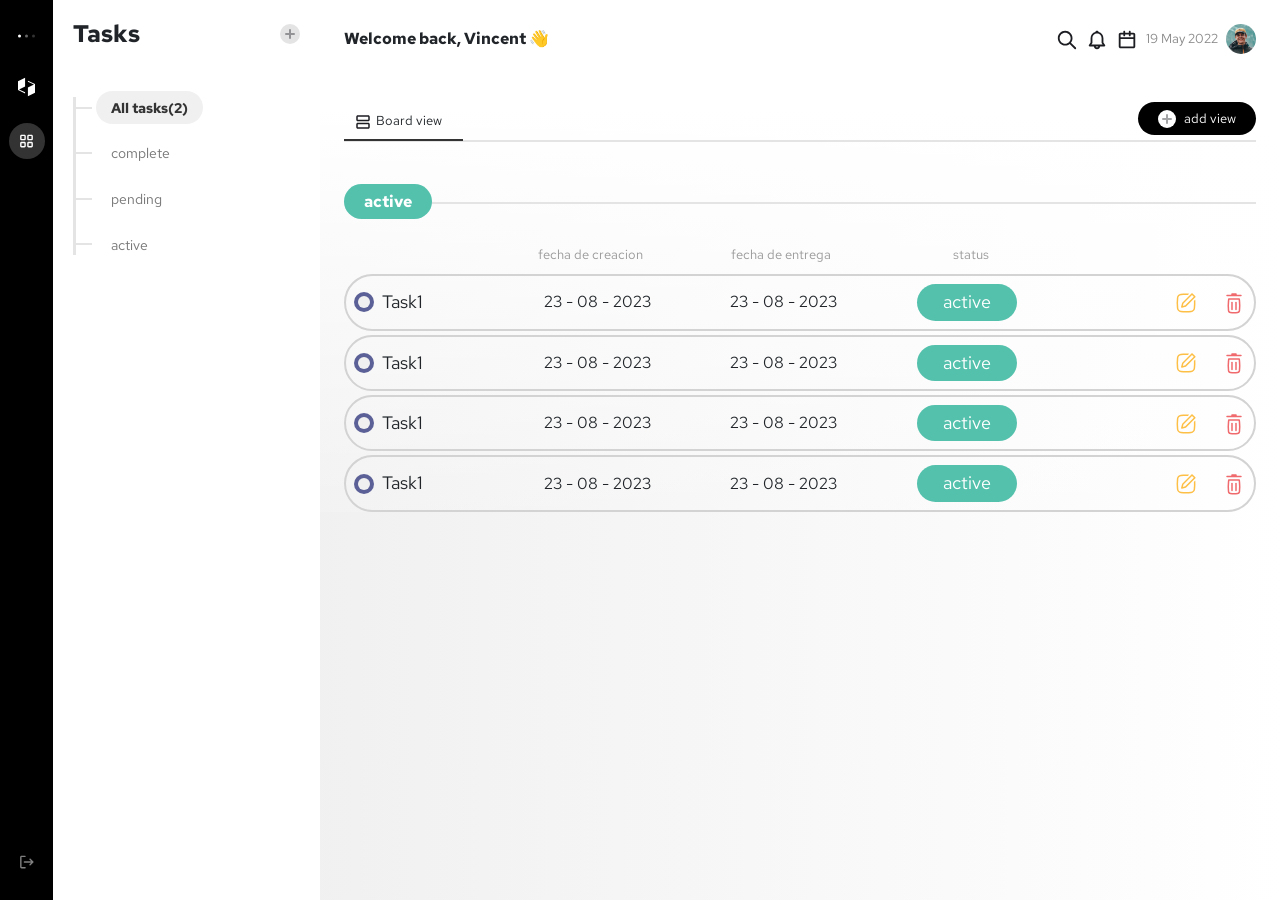
==== active.html @ 8dd372ce "all pages are added" ====
<!DOCTYPE html>
<html lang="en">
    <head>
        <meta charset="UTF-8" />
        <meta http-equiv="X-UA-Compatible" content="IE=edge" />
        <meta name="viewport" content="width=device-width, initial-scale=1.0" />
        <link
            rel="stylesheet"
            href="https://cdn.jsdelivr.net/npm/bootstrap-icons@1.11.3/font/bootstrap-icons.min.css"
        />

        <link
        rel="stylesheet"
        href="./assets/vendor/bootstrap/css/bootstrap.min.css"
        />

        <link rel="stylesheet" href="./assets/css/master.min.css">

        <title>Document</title>
    </head>
    <body>
        <div class="main-container">
            <div class="row g-0">
                <div class="col-lg-3">
                    <div class="sidebar-container d-none d-lg-block">
                        <div class="row g-0">
                            <div class="col-2">
                                <div class="sidebar-navbar d-flex flex-column justify-content-between align-items-center">
                                    <div class="d-flex flex-column align-items-center gap-3">
                                        <div class="svg-container">
                                            <svg width="34" height="6" viewBox="0 0 34 6" fill="none" xmlns="http://www.w3.org/2000/svg">
                                                <circle cx="31" cy="3" r="3" fill="white" fill-opacity="0.2"/>
                                                <circle cx="17" cy="3" r="3" fill="white" fill-opacity="0.4"/>
                                                <circle cx="3" cy="3" r="3" fill="white"/>
                                            </svg>
                                        </div>
                                        
                                        <div class="svg-container">
                                            <svg width="24" height="26" viewBox="0 0 24 26" fill="none" xmlns="http://www.w3.org/2000/svg">
                                                <path d="M24 8.88887L14 4V5.46663L22.5 9.62219L14 13.7777V26L24 21.1111V8.88887Z" fill="white"/>
                                                <path d="M0 17.1111L10 22V20.5334L1.49996 16.3778L10 12.2223V0L0 4.88888V17.1111Z" fill="white"/>
                                            </svg>
                                        </div>
                                        
                                        <div class="svg-container active">
                                            <svg width="22" height="22" viewBox="0 0 22 22" fill="none" xmlns="http://www.w3.org/2000/svg">
                                                <path d="M2.75 4.58333C2.75 3.57081 3.57081 2.75 4.58333 2.75H8.25C9.26252 2.75 10.0833 3.57081 10.0833 4.58333V8.25C10.0833 9.26252 9.26252 10.0833 8.25 10.0833H4.58333C3.57081 10.0833 2.75 9.26252 2.75 8.25V4.58333ZM8.25 4.58333H4.58333V8.25H8.25V4.58333ZM11.9167 4.58333C11.9167 3.57081 12.7375 2.75 13.75 2.75H17.4167C18.4292 2.75 19.25 3.57081 19.25 4.58333V8.25C19.25 9.26252 18.4292 10.0833 17.4167 10.0833H13.75C12.7375 10.0833 11.9167 9.26252 11.9167 8.25V4.58333ZM17.4167 4.58333H13.75V8.25H17.4167V4.58333ZM2.75 13.75C2.75 12.7375 3.57081 11.9167 4.58333 11.9167H8.25C9.26252 11.9167 10.0833 12.7375 10.0833 13.75V17.4167C10.0833 18.4292 9.26252 19.25 8.25 19.25H4.58333C3.57081 19.25 2.75 18.4292 2.75 17.4167V13.75ZM8.25 13.75H4.58333V17.4167H8.25V13.75ZM11.9167 13.75C11.9167 12.7375 12.7375 11.9167 13.75 11.9167H17.4167C18.4292 11.9167 19.25 12.7375 19.25 13.75V17.4167C19.25 18.4292 18.4292 19.25 17.4167 19.25H13.75C12.7375 19.25 11.9167 18.4292 11.9167 17.4167V13.75ZM17.4167 13.75H13.75V17.4167H17.4167V13.75Z" fill="white"/>
                                            </svg> 
                                        </div>                                       
                                    </div>
        
                                    <div class="svg-container">
                                        <svg width="22" height="22" viewBox="0 0 22 22" fill="none" xmlns="http://www.w3.org/2000/svg">
                                            <g opacity="0.5">
                                            <path fill-rule="evenodd" clip-rule="evenodd" d="M10.0833 18.3333C10.0833 17.8271 9.67293 17.4167 9.16667 17.4167H4.58333V4.58333H9.16667C9.67293 4.58333 10.0833 4.17293 10.0833 3.66667C10.0833 3.1604 9.67293 2.75 9.16667 2.75H4.58333C3.57081 2.75 2.75 3.57081 2.75 4.58333V17.4167C2.75 18.4292 3.57081 19.25 4.58333 19.25H9.16667C9.67293 19.25 10.0833 18.8396 10.0833 18.3333Z" fill="white"/>
                                            <path d="M19.9041 11.6422C19.9891 11.5557 20.0534 11.4565 20.0971 11.3509C20.1416 11.2436 20.1663 11.126 20.1667 11.0027L20.1667 11L20.1667 10.9973C20.166 10.7636 20.0765 10.5301 19.8982 10.3518L16.2315 6.68515C15.8735 6.32717 15.2931 6.32717 14.9352 6.68515C14.5772 7.04313 14.5772 7.62353 14.9352 7.98151L17.037 10.0833H8.25C7.74374 10.0833 7.33333 10.4937 7.33333 11C7.33333 11.5063 7.74374 11.9167 8.25 11.9167H17.037L14.9352 14.0185C14.5772 14.3765 14.5772 14.9569 14.9352 15.3148C15.2931 15.6728 15.8735 15.6728 16.2315 15.3148L19.8975 11.6488L19.9041 11.6422Z" fill="white"/>
                                            </g>
                                        </svg>                                    
                                    </div>
                                </div>
                            </div>

                            <div class="col-10">
                                <div class="sidebar-menu d-flex flex-column gap-5">
                                    <div class="d-flex justify-content-between align-items-center">
                                        <h1 class="fw-bold">Tasks</h1>
        
                                        <button class="plus-container" data-bs-toggle="modal" data-bs-target="#add">
                                            <svg width="10" height="10" viewBox="0 0 10 10" fill="none" xmlns="http://www.w3.org/2000/svg">
                                                <g opacity="0.4">
                                                <path d="M9 5L1 5" stroke="#1C1D22" stroke-width="2" stroke-linecap="round"/>
                                                <path d="M5 9L5 1" stroke="#1C1D22" stroke-width="2" stroke-linecap="round"/>
                                                </g>
                                            </svg>                                    
                                        </button>
                                    </div>

                                    <ul class="menu-items list-unstyled d-flex flex-column gap-4">
                                        <li class="menu-item">
                                            <a class="active" href="./index.html">All tasks(2)</a>
                                        </li>

                                        <li class="menu-item">
                                            <a href="./complete.html">complete</a>
                                        </li>

                                        <li class="menu-item">
                                            <a href="./pening.html">pending</a>
                                        </li>

                                        <li class="menu-item">
                                            <a href="./active.html">active</a>
                                        </li>
                                    </ul>
                                </div>
                            </div>
                        </div>
                    </div>
                </div>
    
                <div class="col-lg-9">
                    <div class="tasks-section">
                        <div class="tasks-header d-sm-flex justify-content-between align-items-center p-4 bg-white">
                            <p class="fw-bolder d-none d-lg-block my-auto">Welcome back, Vincent 👋</p>
                            
                            <nav class="navbar bg-white d-lg-none p-0 m-0">
                                <div class="container-fluid justify-content-start p-0 m-0">
                                  <button class="navbar-toggler border border-0 p-0 m-0" type="button" data-bs-toggle="offcanvas" data-bs-target="#offcanvasNavbar" aria-controls="offcanvasNavbar" aria-label="Toggle navigation">
                                    <span class="navbar-toggler-icon"></span>
                                  </button>

                                  <div class="offcanvas offcanvas-start" tabindex="-1" id="offcanvasNavbar" aria-labelledby="offcanvasNavbarLabel">
                                    <div class="sidebar-container">
                                        <div class="row g-0">
                                            <div class="col-2">
                                                <div class="sidebar-navbar d-flex flex-column justify-content-between align-items-center">
                                                    <div class="d-flex flex-column align-items-center gap-3">
                                                        <div class="svg-container">
                                                            <svg width="34" height="6" viewBox="0 0 34 6" fill="none" xmlns="http://www.w3.org/2000/svg">
                                                                <circle cx="31" cy="3" r="3" fill="white" fill-opacity="0.2"/>
                                                                <circle cx="17" cy="3" r="3" fill="white" fill-opacity="0.4"/>
                                                                <circle cx="3" cy="3" r="3" fill="white"/>
                                                            </svg>
                                                        </div>
                                                        
                                                        <div class="svg-container">
                                                            <svg width="24" height="26" viewBox="0 0 24 26" fill="none" xmlns="http://www.w3.org/2000/svg">
                                                                <path d="M24 8.88887L14 4V5.46663L22.5 9.62219L14 13.7777V26L24 21.1111V8.88887Z" fill="white"/>
                                                                <path d="M0 17.1111L10 22V20.5334L1.49996 16.3778L10 12.2223V0L0 4.88888V17.1111Z" fill="white"/>
                                                            </svg>
                                                        </div>
                                                        
                                                        <div class="svg-container active">
                                                            <svg width="22" height="22" viewBox="0 0 22 22" fill="none" xmlns="http://www.w3.org/2000/svg">
                                                                <path d="M2.75 4.58333C2.75 3.57081 3.57081 2.75 4.58333 2.75H8.25C9.26252 2.75 10.0833 3.57081 10.0833 4.58333V8.25C10.0833 9.26252 9.26252 10.0833 8.25 10.0833H4.58333C3.57081 10.0833 2.75 9.26252 2.75 8.25V4.58333ZM8.25 4.58333H4.58333V8.25H8.25V4.58333ZM11.9167 4.58333C11.9167 3.57081 12.7375 2.75 13.75 2.75H17.4167C18.4292 2.75 19.25 3.57081 19.25 4.58333V8.25C19.25 9.26252 18.4292 10.0833 17.4167 10.0833H13.75C12.7375 10.0833 11.9167 9.26252 11.9167 8.25V4.58333ZM17.4167 4.58333H13.75V8.25H17.4167V4.58333ZM2.75 13.75C2.75 12.7375 3.57081 11.9167 4.58333 11.9167H8.25C9.26252 11.9167 10.0833 12.7375 10.0833 13.75V17.4167C10.0833 18.4292 9.26252 19.25 8.25 19.25H4.58333C3.57081 19.25 2.75 18.4292 2.75 17.4167V13.75ZM8.25 13.75H4.58333V17.4167H8.25V13.75ZM11.9167 13.75C11.9167 12.7375 12.7375 11.9167 13.75 11.9167H17.4167C18.4292 11.9167 19.25 12.7375 19.25 13.75V17.4167C19.25 18.4292 18.4292 19.25 17.4167 19.25H13.75C12.7375 19.25 11.9167 18.4292 11.9167 17.4167V13.75ZM17.4167 13.75H13.75V17.4167H17.4167V13.75Z" fill="white"/>
                                                            </svg> 
                                                        </div>                                       
                                                    </div>
                        
                                                    <div class="svg-container">
                                                        <svg width="22" height="22" viewBox="0 0 22 22" fill="none" xmlns="http://www.w3.org/2000/svg">
                                                            <g opacity="0.5">
                                                            <path fill-rule="evenodd" clip-rule="evenodd" d="M10.0833 18.3333C10.0833 17.8271 9.67293 17.4167 9.16667 17.4167H4.58333V4.58333H9.16667C9.67293 4.58333 10.0833 4.17293 10.0833 3.66667C10.0833 3.1604 9.67293 2.75 9.16667 2.75H4.58333C3.57081 2.75 2.75 3.57081 2.75 4.58333V17.4167C2.75 18.4292 3.57081 19.25 4.58333 19.25H9.16667C9.67293 19.25 10.0833 18.8396 10.0833 18.3333Z" fill="white"/>
                                                            <path d="M19.9041 11.6422C19.9891 11.5557 20.0534 11.4565 20.0971 11.3509C20.1416 11.2436 20.1663 11.126 20.1667 11.0027L20.1667 11L20.1667 10.9973C20.166 10.7636 20.0765 10.5301 19.8982 10.3518L16.2315 6.68515C15.8735 6.32717 15.2931 6.32717 14.9352 6.68515C14.5772 7.04313 14.5772 7.62353 14.9352 7.98151L17.037 10.0833H8.25C7.74374 10.0833 7.33333 10.4937 7.33333 11C7.33333 11.5063 7.74374 11.9167 8.25 11.9167H17.037L14.9352 14.0185C14.5772 14.3765 14.5772 14.9569 14.9352 15.3148C15.2931 15.6728 15.8735 15.6728 16.2315 15.3148L19.8975 11.6488L19.9041 11.6422Z" fill="white"/>
                                                            </g>
                                                        </svg>                                    
                                                    </div>
                                                </div>
                                            </div>
                
                                            <div class="col-10">
                                                <div class="sidebar-menu d-flex flex-column">
                                                    <div class="d-flex justify-content-end align-items-center">
                                                        <button type="button" class="btn-close" data-bs-dismiss="offcanvas" aria-label="Close"></button>
                                                    </div>

                                                    <p class="fw-bolder my-4">Welcome back, Vincent 👋</p>

                                                    <div class="d-flex justify-content-between align-items-center mb-5">
                                                        <h1 class="fw-bold">Tasks</h1>
                        
                                                        <button class="plus-container" data-bs-toggle="modal" data-bs-target="#add">
                                                            <svg width="10" height="10" viewBox="0 0 10 10" fill="none" xmlns="http://www.w3.org/2000/svg">
                                                                <g opacity="0.4">
                                                                <path d="M9 5L1 5" stroke="#1C1D22" stroke-width="2" stroke-linecap="round"/>
                                                                <path d="M5 9L5 1" stroke="#1C1D22" stroke-width="2" stroke-linecap="round"/>
                                                                </g>
                                                            </svg>                                    
                                                        </button>
                                                    </div>
                
                                                    <ul class="menu-items list-unstyled d-flex flex-column gap-4">
                                                        <li class="menu-item">
                                                            <a href="/index.html">All tasks(2)</a>
                                                        </li>
                
                                                        <li class="menu-item">
                                                            <a href="/complete.html">complete</a>
                                                        </li>
                
                                                        <li class="menu-item">
                                                            <a href="/pending.html">pending</a>
                                                        </li>
                
                                                        <li class="menu-item">
                                                            <a class="active" href="/active.html">active</a>
                                                        </li>
                                                    </ul>
                                                </div>
                                            </div>
                                        </div>
                                    </div>
                                  </div>
                                </div>
                            </nav>



                            <div class="d-flex justify-content-end align-items-center gap-2">
                                <div>
                                    <svg width="22" height="22" viewBox="0 0 22 22" fill="none" xmlns="http://www.w3.org/2000/svg">
                                        <path d="M9.16671 3.66671C6.12914 3.66671 3.66671 6.12914 3.66671 9.16671C3.66671 12.2043 6.12914 14.6667 9.16671 14.6667C12.2043 14.6667 14.6667 12.2043 14.6667 9.16671C14.6667 6.12914 12.2043 3.66671 9.16671 3.66671ZM1.83337 9.16671C1.83337 5.11662 5.11662 1.83337 9.16671 1.83337C13.2168 1.83337 16.5 5.11662 16.5 9.16671C16.5 10.8614 15.9252 12.4218 14.9599 13.6635L19.8982 18.6019C20.2562 18.9598 20.2562 19.5402 19.8982 19.8982C19.5402 20.2562 18.9598 20.2562 18.6019 19.8982L13.6635 14.9599C12.4218 15.9252 10.8614 16.5 9.16671 16.5C5.11662 16.5 1.83337 13.2168 1.83337 9.16671Z" fill="#1C1D22"/>
                                    </svg>                                        
                                </div>

                                <div>
                                    <svg width="22" height="22" viewBox="0 0 22 22" fill="none" xmlns="http://www.w3.org/2000/svg">
                                        <path d="M9.30063 2.97748C9.57303 2.30652 10.2313 1.83337 11 1.83337C11.7687 1.83337 12.427 2.30652 12.6994 2.97748C15.4185 3.72236 17.4167 6.21119 17.4167 9.16671V13.4725L19.096 15.9916C19.2836 16.2729 19.3011 16.6345 19.1415 16.9326C18.982 17.2306 18.6714 17.4167 18.3333 17.4167H14.1758C13.9534 18.9715 12.6163 20.1667 11 20.1667C9.3837 20.1667 8.04656 18.9715 7.82416 17.4167H3.66667C3.32861 17.4167 3.01798 17.2306 2.85847 16.9326C2.69895 16.6345 2.71643 16.2729 2.90396 15.9916L4.58333 13.4725V9.16671C4.58333 6.21119 6.58151 3.72236 9.30063 2.97748ZM9.70324 17.4167C9.892 17.9508 10.4013 18.3334 11 18.3334C11.5987 18.3334 12.108 17.9508 12.2968 17.4167H9.70324ZM11 4.58337C8.4687 4.58337 6.41667 6.6354 6.41667 9.16671V13.75C6.41667 13.931 6.3631 14.1079 6.26271 14.2585L5.37948 15.5834H16.6205L15.7373 14.2585C15.6369 14.1079 15.5833 13.931 15.5833 13.75V9.16671C15.5833 6.6354 13.5313 4.58337 11 4.58337Z" fill="#1C1D22"/>
                                    </svg>                                        
                                </div>

                                <div>
                                    <svg width="22" height="22" viewBox="0 0 22 22" fill="none" xmlns="http://www.w3.org/2000/svg">
                                        <path d="M8.25 1.83337C8.75626 1.83337 9.16667 2.24378 9.16667 2.75004V3.66671H12.8333V2.75004C12.8333 2.24378 13.2437 1.83337 13.75 1.83337C14.2563 1.83337 14.6667 2.24378 14.6667 2.75004V3.66671H17.4167C18.4292 3.66671 19.25 4.48752 19.25 5.50004V17.4167C19.25 18.4292 18.4292 19.25 17.4167 19.25H4.58333C3.57081 19.25 2.75 18.4292 2.75 17.4167V5.50004C2.75 4.48752 3.57081 3.66671 4.58333 3.66671H7.33333V2.75004C7.33333 2.24378 7.74374 1.83337 8.25 1.83337ZM7.33333 5.50004H4.58333V8.25004H17.4167V5.50004H14.6667V6.41671C14.6667 6.92297 14.2563 7.33337 13.75 7.33337C13.2437 7.33337 12.8333 6.92297 12.8333 6.41671V5.50004H9.16667V6.41671C9.16667 6.92297 8.75626 7.33337 8.25 7.33337C7.74374 7.33337 7.33333 6.92297 7.33333 6.41671V5.50004ZM17.4167 10.0834H4.58333V17.4167H17.4167V10.0834Z" fill="#1C1D22"/>
                                    </svg>                                        
                                </div>

                                <p class="my-auto date-container">19 May 2022</p>

                                <div class="d-flex justify-content-end align-items-center profile-container">
                                    <img src="./public/images/png/Image.png" class="rounded rounded-5" alt="profile-image"/>
                                </div>
                            </div>
                        </div>
        
                        <div class="tasks-body">
                            <div class="p-4">
                                <div class="add-task d-flex justify-content-between align-items-center">
                                    <div class="view-container d-flex align-items-center gap-1">
                                        <div>
                                            <svg width="18" height="18" viewBox="0 0 18 18" fill="none" xmlns="http://www.w3.org/2000/svg">
                                                <path d="M14.25 2.25C15.0784 2.25 15.75 2.92157 15.75 3.75V6.75C15.75 7.57843 15.0784 8.25 14.25 8.25L3.75 8.25C2.92157 8.25 2.25 7.57843 2.25 6.75L2.25 3.75C2.25 2.92157 2.92157 2.25 3.75 2.25L14.25 2.25ZM14.25 6.75V3.75L3.75 3.75L3.75 6.75L14.25 6.75Z" fill="#1C1D22"/>
                                                <path d="M14.25 9.75C15.0784 9.75 15.75 10.4216 15.75 11.25V14.25C15.75 15.0784 15.0784 15.75 14.25 15.75H3.75C2.92157 15.75 2.25 15.0784 2.25 14.25L2.25 11.25C2.25 10.4216 2.92157 9.75 3.75 9.75L14.25 9.75ZM14.25 14.25V11.25L3.75 11.25L3.75 14.25H14.25Z" fill="#1C1D22"/>
                                            </svg>
                                        </div>                                        
                                        
                                        <span>Board view</span>
                                    </div>

                                    <div class="d-flex justify-content-between align-items-center gap-3">
                                        

                                        <div class="button-contianer d-flex align-items-center gap-2">
                                            <div class="plus-container">
                                                <svg width="10" height="10" viewBox="0 0 10 10" fill="none" xmlns="http://www.w3.org/2000/svg">
                                                    <g opacity="0.4">
                                                    <path d="M9 5L1 5" stroke="#1C1D22" stroke-width="2" stroke-linecap="round"/>
                                                    <path d="M5 9L5 1" stroke="#1C1D22" stroke-width="2" stroke-linecap="round"/>
                                                    </g>
                                                </svg>                                    
                                            </div>
        
                                            <button>add view</button>
                                        </div>
                                    </div>
                                </div>
                            </div>
                            
        
                            <div class="tasks-body-header m-4">
                                <span class="active-task">active</span>
                            </div>
        
                            <div class="task-list text-center d-flex flex-column gap-1">
                                <div class="header d-none d-sm-block my-1 mx-4">
                                    <div class="row m-0 p-0">
                                    <div class="col-2"><span></span></div>
                                    <div class="col"><span>fecha de creacion</span></div>
                                    <div class="col"><span>fecha de entrega</span></div>
                                    <div class="col"><span>status</span></div>
                                    <div class="col"><span></span></div>
                                    </div>
                                </div>

                                <div class="task-card mx-4">
                                    <div class="row m-0 p-0 align-items-center g-3 g-sm-0">
                                        <div class="col-6 col-sm-2 order-1 order-sm-1">
                                            <div class="d-flex align-items-center gap-2">
                                                <label class="circle-box"></label>
                                                <p class="my-auto">Task1</p>
                                            </div>
                                        </div>
    
                                        <div class="col-12 col-sm order-3 order-sm-2">
                                            <div class="d-flex justify-content-between justify-content-sm-center gap-1">
                                                <div>
                                                    <span class="d-sm-none">fecha de creacion:</span>
                                                </div>
                                                <div>
                                                    <span>23</span>
                                                    <span>-</span>
                                                    <span>08</span>
                                                    <span>-</span>
                                                    <span>2023</span>
                                                </div>
                                            </div>
                                        </div>
    
                                        <div class="col-12 col-sm order-4 order-sm-3">
                                            <div class="d-flex justify-content-between justify-content-sm-center gap-1">
                                                <div>
                                                    <span class="d-sm-none">fecha de entrega:</span>
                                                </div>
                                                <div>
                                                    <span>23</span>
                                                    <span>-</span>
                                                    <span>08</span>
                                                    <span>-</span>
                                                    <span>2023</span>
                                                </div>
                                            </div>
                                        </div>
    
                                        <div class="col-6 col-sm order-2 order-sm-4">
                                            <div class="d-flex justify-content-end justify-content-sm-center align-items-center">
                                                <p class="active-task my-auto">active</p>
                                            </div>
                                        </div>
    
                                        <div class="col-12 col-sm order-5">
                                            <div class="d-flex justify-content-center justify-content-sm-end align-items-center gap-4">
                                                <button data-bs-toggle="modal" data-bs-target="#edit">
                                                    <svg width="24" height="24" viewBox="0 0 24 24" fill="none" xmlns="http://www.w3.org/2000/svg">
                                                        <path fill-rule="evenodd" clip-rule="evenodd" d="M21.4549 5.41575C21.6471 5.70687 21.615 6.10248 21.3588 6.35876L12.1664 15.5511C12.0721 15.6454 11.9545 15.7128 11.8256 15.7465L7.99716 16.7465C7.87229 16.7791 7.74358 16.7784 7.62265 16.7476C7.49408 16.7149 7.37431 16.6482 7.27729 16.5511C7.08902 16.3629 7.01468 16.0889 7.08197 15.8313L8.08197 12.0028C8.11144 11.89 8.16673 11.7786 8.24322 11.6912L17.4697 2.46967C17.5504 2.38891 17.6477 2.32846 17.7536 2.29163C17.8321 2.26432 17.9153 2.25 18 2.25C18.1989 2.25 18.3897 2.32902 18.5303 2.46967L21.3588 5.2981C21.3954 5.33471 21.4274 5.37416 21.4549 5.41575ZM19.7678 5.82843L18 4.06066L9.48184 12.5788L8.85685 14.9716L11.2496 14.3466L19.7678 5.82843Z" fill="#FDBF46"/>
                                                        <path d="M19.6414 17.1603C19.9148 14.8227 20.0018 12.4688 19.9023 10.1208C19.8976 10.0084 19.9399 9.89898 20.0194 9.81942L21.0027 8.83609C21.1236 8.71519 21.3302 8.79194 21.3415 8.96254C21.5265 11.7522 21.4564 14.5545 21.1312 17.3346C20.8946 19.3571 19.2703 20.9421 17.2583 21.167C13.7917 21.5544 10.2083 21.5544 6.74177 21.167C4.72971 20.9421 3.10538 19.3571 2.86883 17.3346C2.45429 13.7903 2.45429 10.2097 2.86883 6.66543C3.10538 4.6429 4.72971 3.05789 6.74177 2.83301C9.37152 2.5391 12.0685 2.46815 14.7306 2.62016C14.9022 2.62996 14.9804 2.83757 14.8589 2.95909L13.8664 3.95165C13.7877 4.03034 13.6798 4.07261 13.5685 4.06885C11.3421 3.99376 9.10055 4.07872 6.90838 4.32373C5.57827 4.47239 4.51278 5.522 4.35867 6.83968C3.95767 10.2682 3.95767 13.7318 4.35867 17.1603C4.51278 18.478 5.57827 19.5276 6.90838 19.6763C10.2642 20.0513 13.7358 20.0513 17.0916 19.6763C18.4218 19.5276 19.4872 18.478 19.6414 17.1603Z" fill="#FDBF46"/>
                                                    </svg>                                                
                                                </button>
        
                                                <button data-bs-toggle="modal" data-bs-target="#delete">
                                                    <svg width="24" height="24" viewBox="0 0 24 24" fill="none" xmlns="http://www.w3.org/2000/svg">
                                                        <path d="M10 2.25C9.58579 2.25 9.25 2.58579 9.25 3V3.75H5C4.58579 3.75 4.25 4.08579 4.25 4.5C4.25 4.91421 4.58579 5.25 5 5.25H19C19.4142 5.25 19.75 4.91421 19.75 4.5C19.75 4.08579 19.4142 3.75 19 3.75H14.75V3C14.75 2.58579 14.4142 2.25 14 2.25H10Z" fill="#F06A6D"/>
                                                        <path d="M10 10.65C10.4142 10.65 10.75 10.9858 10.75 11.4L10.75 18.4C10.75 18.8142 10.4142 19.15 10 19.15C9.58579 19.15 9.25 18.8142 9.25 18.4L9.25 11.4C9.25 10.9858 9.58579 10.65 10 10.65Z" fill="#F06A6D"/>
                                                        <path d="M14.75 11.4C14.75 10.9858 14.4142 10.65 14 10.65C13.5858 10.65 13.25 10.9858 13.25 11.4V18.4C13.25 18.8142 13.5858 19.15 14 19.15C14.4142 19.15 14.75 18.8142 14.75 18.4V11.4Z" fill="#F06A6D"/>
                                                        <path fill-rule="evenodd" clip-rule="evenodd" d="M5.99142 7.91718C6.03363 7.53735 6.35468 7.25 6.73684 7.25H17.2632C17.6453 7.25 17.9664 7.53735 18.0086 7.91718L18.2087 9.71852C18.5715 12.9838 18.5715 16.2793 18.2087 19.5446L18.189 19.722C18.045 21.0181 17.0404 22.0517 15.7489 22.2325C13.2618 22.5807 10.7382 22.5807 8.25108 22.2325C6.95954 22.0517 5.955 21.0181 5.81098 19.722L5.79128 19.5446C5.42846 16.2793 5.42846 12.9838 5.79128 9.71852L5.99142 7.91718ZM7.40812 8.75L7.2821 9.88417C6.93152 13.0394 6.93152 16.2238 7.2821 19.379L7.3018 19.5563C7.37011 20.171 7.84652 20.6612 8.45905 20.747C10.8082 21.0758 13.1918 21.0758 15.5409 20.747C16.1535 20.6612 16.6299 20.171 16.6982 19.5563L16.7179 19.379C17.0685 16.2238 17.0685 13.0394 16.7179 9.88417L16.5919 8.75H7.40812Z" fill="#F06A6D"/>
                                                    </svg>                                                
                                                </button>
                                            </div>
                                        </div>
                                    </div>
                                </div>

                                <div class="task-card mx-4">
                                    <div class="row m-0 p-0 align-items-center g-3 g-sm-0">
                                        <div class="col-6 col-sm-2 order-1 order-sm-1">
                                            <div class="d-flex align-items-center gap-2">
                                                <label class="circle-box"></label>
                                                <p class="my-auto">Task1</p>
                                            </div>
                                        </div>
    
                                        <div class="col-12 col-sm order-3 order-sm-2">
                                            <div class="d-flex justify-content-between justify-content-sm-center gap-1">
                                                <div>
                                                    <span class="d-sm-none">fecha de creacion:</span>
                                                </div>
                                                <div>
                                                    <span>23</span>
                                                    <span>-</span>
                                                    <span>08</span>
                                                    <span>-</span>
                                                    <span>2023</span>
                                                </div>
                                            </div>
                                        </div>
    
                                        <div class="col-12 col-sm order-4 order-sm-3">
                                            <div class="d-flex justify-content-between justify-content-sm-center gap-1">
                                                <div>
                                                    <span class="d-sm-none">fecha de entrega:</span>
                                                </div>
                                                <div>
                                                    <span>23</span>
                                                    <span>-</span>
                                                    <span>08</span>
                                                    <span>-</span>
                                                    <span>2023</span>
                                                </div>
                                            </div>
                                        </div>
    
                                        <div class="col-6 col-sm order-2 order-sm-4">
                                            <div class="d-flex justify-content-end justify-content-sm-center align-items-center">
                                                <p class="active-task my-auto">active</p>
                                            </div>
                                        </div>
    
                                        <div class="col-12 col-sm order-5">
                                            <div class="d-flex justify-content-center justify-content-sm-end align-items-center gap-4">
                                                <button data-bs-toggle="modal" data-bs-target="#edit">
                                                    <svg width="24" height="24" viewBox="0 0 24 24" fill="none" xmlns="http://www.w3.org/2000/svg">
                                                        <path fill-rule="evenodd" clip-rule="evenodd" d="M21.4549 5.41575C21.6471 5.70687 21.615 6.10248 21.3588 6.35876L12.1664 15.5511C12.0721 15.6454 11.9545 15.7128 11.8256 15.7465L7.99716 16.7465C7.87229 16.7791 7.74358 16.7784 7.62265 16.7476C7.49408 16.7149 7.37431 16.6482 7.27729 16.5511C7.08902 16.3629 7.01468 16.0889 7.08197 15.8313L8.08197 12.0028C8.11144 11.89 8.16673 11.7786 8.24322 11.6912L17.4697 2.46967C17.5504 2.38891 17.6477 2.32846 17.7536 2.29163C17.8321 2.26432 17.9153 2.25 18 2.25C18.1989 2.25 18.3897 2.32902 18.5303 2.46967L21.3588 5.2981C21.3954 5.33471 21.4274 5.37416 21.4549 5.41575ZM19.7678 5.82843L18 4.06066L9.48184 12.5788L8.85685 14.9716L11.2496 14.3466L19.7678 5.82843Z" fill="#FDBF46"/>
                                                        <path d="M19.6414 17.1603C19.9148 14.8227 20.0018 12.4688 19.9023 10.1208C19.8976 10.0084 19.9399 9.89898 20.0194 9.81942L21.0027 8.83609C21.1236 8.71519 21.3302 8.79194 21.3415 8.96254C21.5265 11.7522 21.4564 14.5545 21.1312 17.3346C20.8946 19.3571 19.2703 20.9421 17.2583 21.167C13.7917 21.5544 10.2083 21.5544 6.74177 21.167C4.72971 20.9421 3.10538 19.3571 2.86883 17.3346C2.45429 13.7903 2.45429 10.2097 2.86883 6.66543C3.10538 4.6429 4.72971 3.05789 6.74177 2.83301C9.37152 2.5391 12.0685 2.46815 14.7306 2.62016C14.9022 2.62996 14.9804 2.83757 14.8589 2.95909L13.8664 3.95165C13.7877 4.03034 13.6798 4.07261 13.5685 4.06885C11.3421 3.99376 9.10055 4.07872 6.90838 4.32373C5.57827 4.47239 4.51278 5.522 4.35867 6.83968C3.95767 10.2682 3.95767 13.7318 4.35867 17.1603C4.51278 18.478 5.57827 19.5276 6.90838 19.6763C10.2642 20.0513 13.7358 20.0513 17.0916 19.6763C18.4218 19.5276 19.4872 18.478 19.6414 17.1603Z" fill="#FDBF46"/>
                                                    </svg>                                                
                                                </button>
        
                                                <button data-bs-toggle="modal" data-bs-target="#delete">
                                                    <svg width="24" height="24" viewBox="0 0 24 24" fill="none" xmlns="http://www.w3.org/2000/svg">
                                                        <path d="M10 2.25C9.58579 2.25 9.25 2.58579 9.25 3V3.75H5C4.58579 3.75 4.25 4.08579 4.25 4.5C4.25 4.91421 4.58579 5.25 5 5.25H19C19.4142 5.25 19.75 4.91421 19.75 4.5C19.75 4.08579 19.4142 3.75 19 3.75H14.75V3C14.75 2.58579 14.4142 2.25 14 2.25H10Z" fill="#F06A6D"/>
                                                        <path d="M10 10.65C10.4142 10.65 10.75 10.9858 10.75 11.4L10.75 18.4C10.75 18.8142 10.4142 19.15 10 19.15C9.58579 19.15 9.25 18.8142 9.25 18.4L9.25 11.4C9.25 10.9858 9.58579 10.65 10 10.65Z" fill="#F06A6D"/>
                                                        <path d="M14.75 11.4C14.75 10.9858 14.4142 10.65 14 10.65C13.5858 10.65 13.25 10.9858 13.25 11.4V18.4C13.25 18.8142 13.5858 19.15 14 19.15C14.4142 19.15 14.75 18.8142 14.75 18.4V11.4Z" fill="#F06A6D"/>
                                                        <path fill-rule="evenodd" clip-rule="evenodd" d="M5.99142 7.91718C6.03363 7.53735 6.35468 7.25 6.73684 7.25H17.2632C17.6453 7.25 17.9664 7.53735 18.0086 7.91718L18.2087 9.71852C18.5715 12.9838 18.5715 16.2793 18.2087 19.5446L18.189 19.722C18.045 21.0181 17.0404 22.0517 15.7489 22.2325C13.2618 22.5807 10.7382 22.5807 8.25108 22.2325C6.95954 22.0517 5.955 21.0181 5.81098 19.722L5.79128 19.5446C5.42846 16.2793 5.42846 12.9838 5.79128 9.71852L5.99142 7.91718ZM7.40812 8.75L7.2821 9.88417C6.93152 13.0394 6.93152 16.2238 7.2821 19.379L7.3018 19.5563C7.37011 20.171 7.84652 20.6612 8.45905 20.747C10.8082 21.0758 13.1918 21.0758 15.5409 20.747C16.1535 20.6612 16.6299 20.171 16.6982 19.5563L16.7179 19.379C17.0685 16.2238 17.0685 13.0394 16.7179 9.88417L16.5919 8.75H7.40812Z" fill="#F06A6D"/>
                                                    </svg>                                                
                                                </button>
                                            </div>
                                        </div>
                                    </div>
                                </div>

                                <div class="task-card mx-4">
                                    <div class="row m-0 p-0 align-items-center g-3 g-sm-0">
                                        <div class="col-6 col-sm-2 order-1 order-sm-1">
                                            <div class="d-flex align-items-center gap-2">
                                                <label class="circle-box"></label>
                                                <p class="my-auto">Task1</p>
                                            </div>
                                        </div>
    
                                        <div class="col-12 col-sm order-3 order-sm-2">
                                            <div class="d-flex justify-content-between justify-content-sm-center gap-1">
                                                <div>
                                                    <span class="d-sm-none">fecha de creacion:</span>
                                                </div>
                                                <div>
                                                    <span>23</span>
                                                    <span>-</span>
                                                    <span>08</span>
                                                    <span>-</span>
                                                    <span>2023</span>
                                                </div>
                                            </div>
                                        </div>
    
                                        <div class="col-12 col-sm order-4 order-sm-3">
                                            <div class="d-flex justify-content-between justify-content-sm-center gap-1">
                                                <div>
                                                    <span class="d-sm-none">fecha de entrega:</span>
                                                </div>
                                                <div>
                                                    <span>23</span>
                                                    <span>-</span>
                                                    <span>08</span>
                                                    <span>-</span>
                                                    <span>2023</span>
                                                </div>
                                            </div>
                                        </div>
    
                                        <div class="col-6 col-sm order-2 order-sm-4">
                                            <div class="d-flex justify-content-end justify-content-sm-center align-items-center">
                                                <p class="active-task my-auto">active</p>
                                            </div>
                                        </div>
    
                                        <div class="col-12 col-sm order-5">
                                            <div class="d-flex justify-content-center justify-content-sm-end align-items-center gap-4">
                                                <button data-bs-toggle="modal" data-bs-target="#edit">
                                                    <svg width="24" height="24" viewBox="0 0 24 24" fill="none" xmlns="http://www.w3.org/2000/svg">
                                                        <path fill-rule="evenodd" clip-rule="evenodd" d="M21.4549 5.41575C21.6471 5.70687 21.615 6.10248 21.3588 6.35876L12.1664 15.5511C12.0721 15.6454 11.9545 15.7128 11.8256 15.7465L7.99716 16.7465C7.87229 16.7791 7.74358 16.7784 7.62265 16.7476C7.49408 16.7149 7.37431 16.6482 7.27729 16.5511C7.08902 16.3629 7.01468 16.0889 7.08197 15.8313L8.08197 12.0028C8.11144 11.89 8.16673 11.7786 8.24322 11.6912L17.4697 2.46967C17.5504 2.38891 17.6477 2.32846 17.7536 2.29163C17.8321 2.26432 17.9153 2.25 18 2.25C18.1989 2.25 18.3897 2.32902 18.5303 2.46967L21.3588 5.2981C21.3954 5.33471 21.4274 5.37416 21.4549 5.41575ZM19.7678 5.82843L18 4.06066L9.48184 12.5788L8.85685 14.9716L11.2496 14.3466L19.7678 5.82843Z" fill="#FDBF46"/>
                                                        <path d="M19.6414 17.1603C19.9148 14.8227 20.0018 12.4688 19.9023 10.1208C19.8976 10.0084 19.9399 9.89898 20.0194 9.81942L21.0027 8.83609C21.1236 8.71519 21.3302 8.79194 21.3415 8.96254C21.5265 11.7522 21.4564 14.5545 21.1312 17.3346C20.8946 19.3571 19.2703 20.9421 17.2583 21.167C13.7917 21.5544 10.2083 21.5544 6.74177 21.167C4.72971 20.9421 3.10538 19.3571 2.86883 17.3346C2.45429 13.7903 2.45429 10.2097 2.86883 6.66543C3.10538 4.6429 4.72971 3.05789 6.74177 2.83301C9.37152 2.5391 12.0685 2.46815 14.7306 2.62016C14.9022 2.62996 14.9804 2.83757 14.8589 2.95909L13.8664 3.95165C13.7877 4.03034 13.6798 4.07261 13.5685 4.06885C11.3421 3.99376 9.10055 4.07872 6.90838 4.32373C5.57827 4.47239 4.51278 5.522 4.35867 6.83968C3.95767 10.2682 3.95767 13.7318 4.35867 17.1603C4.51278 18.478 5.57827 19.5276 6.90838 19.6763C10.2642 20.0513 13.7358 20.0513 17.0916 19.6763C18.4218 19.5276 19.4872 18.478 19.6414 17.1603Z" fill="#FDBF46"/>
                                                    </svg>                                                
                                                </button>
        
                                                <button data-bs-toggle="modal" data-bs-target="#delete">
                                                    <svg width="24" height="24" viewBox="0 0 24 24" fill="none" xmlns="http://www.w3.org/2000/svg">
                                                        <path d="M10 2.25C9.58579 2.25 9.25 2.58579 9.25 3V3.75H5C4.58579 3.75 4.25 4.08579 4.25 4.5C4.25 4.91421 4.58579 5.25 5 5.25H19C19.4142 5.25 19.75 4.91421 19.75 4.5C19.75 4.08579 19.4142 3.75 19 3.75H14.75V3C14.75 2.58579 14.4142 2.25 14 2.25H10Z" fill="#F06A6D"/>
                                                        <path d="M10 10.65C10.4142 10.65 10.75 10.9858 10.75 11.4L10.75 18.4C10.75 18.8142 10.4142 19.15 10 19.15C9.58579 19.15 9.25 18.8142 9.25 18.4L9.25 11.4C9.25 10.9858 9.58579 10.65 10 10.65Z" fill="#F06A6D"/>
                                                        <path d="M14.75 11.4C14.75 10.9858 14.4142 10.65 14 10.65C13.5858 10.65 13.25 10.9858 13.25 11.4V18.4C13.25 18.8142 13.5858 19.15 14 19.15C14.4142 19.15 14.75 18.8142 14.75 18.4V11.4Z" fill="#F06A6D"/>
                                                        <path fill-rule="evenodd" clip-rule="evenodd" d="M5.99142 7.91718C6.03363 7.53735 6.35468 7.25 6.73684 7.25H17.2632C17.6453 7.25 17.9664 7.53735 18.0086 7.91718L18.2087 9.71852C18.5715 12.9838 18.5715 16.2793 18.2087 19.5446L18.189 19.722C18.045 21.0181 17.0404 22.0517 15.7489 22.2325C13.2618 22.5807 10.7382 22.5807 8.25108 22.2325C6.95954 22.0517 5.955 21.0181 5.81098 19.722L5.79128 19.5446C5.42846 16.2793 5.42846 12.9838 5.79128 9.71852L5.99142 7.91718ZM7.40812 8.75L7.2821 9.88417C6.93152 13.0394 6.93152 16.2238 7.2821 19.379L7.3018 19.5563C7.37011 20.171 7.84652 20.6612 8.45905 20.747C10.8082 21.0758 13.1918 21.0758 15.5409 20.747C16.1535 20.6612 16.6299 20.171 16.6982 19.5563L16.7179 19.379C17.0685 16.2238 17.0685 13.0394 16.7179 9.88417L16.5919 8.75H7.40812Z" fill="#F06A6D"/>
                                                    </svg>                                                
                                                </button>
                                            </div>
                                        </div>
                                    </div>
                                </div>

                                <div class="task-card mx-4">
                                    <div class="row m-0 p-0 align-items-center g-3 g-sm-0">
                                        <div class="col-6 col-sm-2 order-1 order-sm-1">
                                            <div class="d-flex align-items-center gap-2">
                                                <label class="circle-box"></label>
                                                <p class="my-auto">Task1</p>
                                            </div>
                                        </div>
    
                                        <div class="col-12 col-sm order-3 order-sm-2">
                                            <div class="d-flex justify-content-between justify-content-sm-center gap-1">
                                                <div>
                                                    <span class="d-sm-none">fecha de creacion:</span>
                                                </div>
                                                <div>
                                                    <span>23</span>
                                                    <span>-</span>
                                                    <span>08</span>
                                                    <span>-</span>
                                                    <span>2023</span>
                                                </div>
                                            </div>
                                        </div>
    
                                        <div class="col-12 col-sm order-4 order-sm-3">
                                            <div class="d-flex justify-content-between justify-content-sm-center gap-1">
                                                <div>
                                                    <span class="d-sm-none">fecha de entrega:</span>
                                                </div>
                                                <div>
                                                    <span>23</span>
                                                    <span>-</span>
                                                    <span>08</span>
                                                    <span>-</span>
                                                    <span>2023</span>
                                                </div>
                                            </div>
                                        </div>
    
                                        <div class="col-6 col-sm order-2 order-sm-4">
                                            <div class="d-flex justify-content-end justify-content-sm-center align-items-center">
                                                <p class="active-task my-auto">active</p>
                                            </div>
                                        </div>
    
                                        <div class="col-12 col-sm order-5">
                                            <div class="d-flex justify-content-center justify-content-sm-end align-items-center gap-4">
                                                <button data-bs-toggle="modal" data-bs-target="#edit">
                                                    <svg width="24" height="24" viewBox="0 0 24 24" fill="none" xmlns="http://www.w3.org/2000/svg">
                                                        <path fill-rule="evenodd" clip-rule="evenodd" d="M21.4549 5.41575C21.6471 5.70687 21.615 6.10248 21.3588 6.35876L12.1664 15.5511C12.0721 15.6454 11.9545 15.7128 11.8256 15.7465L7.99716 16.7465C7.87229 16.7791 7.74358 16.7784 7.62265 16.7476C7.49408 16.7149 7.37431 16.6482 7.27729 16.5511C7.08902 16.3629 7.01468 16.0889 7.08197 15.8313L8.08197 12.0028C8.11144 11.89 8.16673 11.7786 8.24322 11.6912L17.4697 2.46967C17.5504 2.38891 17.6477 2.32846 17.7536 2.29163C17.8321 2.26432 17.9153 2.25 18 2.25C18.1989 2.25 18.3897 2.32902 18.5303 2.46967L21.3588 5.2981C21.3954 5.33471 21.4274 5.37416 21.4549 5.41575ZM19.7678 5.82843L18 4.06066L9.48184 12.5788L8.85685 14.9716L11.2496 14.3466L19.7678 5.82843Z" fill="#FDBF46"/>
                                                        <path d="M19.6414 17.1603C19.9148 14.8227 20.0018 12.4688 19.9023 10.1208C19.8976 10.0084 19.9399 9.89898 20.0194 9.81942L21.0027 8.83609C21.1236 8.71519 21.3302 8.79194 21.3415 8.96254C21.5265 11.7522 21.4564 14.5545 21.1312 17.3346C20.8946 19.3571 19.2703 20.9421 17.2583 21.167C13.7917 21.5544 10.2083 21.5544 6.74177 21.167C4.72971 20.9421 3.10538 19.3571 2.86883 17.3346C2.45429 13.7903 2.45429 10.2097 2.86883 6.66543C3.10538 4.6429 4.72971 3.05789 6.74177 2.83301C9.37152 2.5391 12.0685 2.46815 14.7306 2.62016C14.9022 2.62996 14.9804 2.83757 14.8589 2.95909L13.8664 3.95165C13.7877 4.03034 13.6798 4.07261 13.5685 4.06885C11.3421 3.99376 9.10055 4.07872 6.90838 4.32373C5.57827 4.47239 4.51278 5.522 4.35867 6.83968C3.95767 10.2682 3.95767 13.7318 4.35867 17.1603C4.51278 18.478 5.57827 19.5276 6.90838 19.6763C10.2642 20.0513 13.7358 20.0513 17.0916 19.6763C18.4218 19.5276 19.4872 18.478 19.6414 17.1603Z" fill="#FDBF46"/>
                                                    </svg>                                                
                                                </button>
        
                                                <button data-bs-toggle="modal" data-bs-target="#delete">
                                                    <svg width="24" height="24" viewBox="0 0 24 24" fill="none" xmlns="http://www.w3.org/2000/svg">
                                                        <path d="M10 2.25C9.58579 2.25 9.25 2.58579 9.25 3V3.75H5C4.58579 3.75 4.25 4.08579 4.25 4.5C4.25 4.91421 4.58579 5.25 5 5.25H19C19.4142 5.25 19.75 4.91421 19.75 4.5C19.75 4.08579 19.4142 3.75 19 3.75H14.75V3C14.75 2.58579 14.4142 2.25 14 2.25H10Z" fill="#F06A6D"/>
                                                        <path d="M10 10.65C10.4142 10.65 10.75 10.9858 10.75 11.4L10.75 18.4C10.75 18.8142 10.4142 19.15 10 19.15C9.58579 19.15 9.25 18.8142 9.25 18.4L9.25 11.4C9.25 10.9858 9.58579 10.65 10 10.65Z" fill="#F06A6D"/>
                                                        <path d="M14.75 11.4C14.75 10.9858 14.4142 10.65 14 10.65C13.5858 10.65 13.25 10.9858 13.25 11.4V18.4C13.25 18.8142 13.5858 19.15 14 19.15C14.4142 19.15 14.75 18.8142 14.75 18.4V11.4Z" fill="#F06A6D"/>
                                                        <path fill-rule="evenodd" clip-rule="evenodd" d="M5.99142 7.91718C6.03363 7.53735 6.35468 7.25 6.73684 7.25H17.2632C17.6453 7.25 17.9664 7.53735 18.0086 7.91718L18.2087 9.71852C18.5715 12.9838 18.5715 16.2793 18.2087 19.5446L18.189 19.722C18.045 21.0181 17.0404 22.0517 15.7489 22.2325C13.2618 22.5807 10.7382 22.5807 8.25108 22.2325C6.95954 22.0517 5.955 21.0181 5.81098 19.722L5.79128 19.5446C5.42846 16.2793 5.42846 12.9838 5.79128 9.71852L5.99142 7.91718ZM7.40812 8.75L7.2821 9.88417C6.93152 13.0394 6.93152 16.2238 7.2821 19.379L7.3018 19.5563C7.37011 20.171 7.84652 20.6612 8.45905 20.747C10.8082 21.0758 13.1918 21.0758 15.5409 20.747C16.1535 20.6612 16.6299 20.171 16.6982 19.5563L16.7179 19.379C17.0685 16.2238 17.0685 13.0394 16.7179 9.88417L16.5919 8.75H7.40812Z" fill="#F06A6D"/>
                                                    </svg>                                                
                                                </button>
                                            </div>
                                        </div>
                                    </div>
                                </div>
                            </div>
                        </div>
                    </div>
                </div>
            </div>
        </div>

        <!-- edit Modal -->
        <div class="modal fade" id="edit" tabindex="-1" aria-labelledby="exampleModalLabel" aria-hidden="true">
            <div class="modal-dialog">
            <div class="modal-content p-3">
                <div class="modal-header">
                <h1 class="modal-title fs-5 fw-bold" id="exampleModalLabel">edit task</h1>
                <button type="button" class="btn-close" data-bs-dismiss="modal" aria-label="Close"></button>
                </div>
                <div class="modal-body">
                    <form>
                        <div class="d-flex flex-column gap-3">
                            <div class="d-grid">
                                <label for="task_name">task name</label>
                                <input id="task_name" class="bg-gray-100 border border-0 round rounded-2 py-1">
                            </div>
    
                            <div class="d-grid">
                                <label for="start_time">start time</label>
                                <input id="start_time" class="bg-gray-100 border border-0 round rounded-2 py-1">
                            </div>
    
                            <div class="d-grid">
                                <label for="end_time">end time</label>
                                <input id="end_time" class="bg-gray-100 border border-0 round rounded-2 py-1">
                            </div>
    
                            <div class="d-flex justify-content-end mt-4 gap-3">
                                <button type="button" class="btn bg-gray-100" data-bs-dismiss="modal">discard</button>
                                <button type="button" class="btn btn-primary">Save</button>
                            </div>
                        </div>
                    </form>
                </div>
            </div>
            </div>
        </div>

        <!-- delete Modal -->
        <div class="modal fade" id="delete" tabindex="-1" aria-labelledby="exampleModalLabel" aria-hidden="true">
            <div class="modal-dialog">
            <div class="modal-content">
                <div class="modal-header">
                <h1 class="modal-title fs-5" id="exampleModalLabel">delete task</h1>
                <button type="button" class="btn-close" data-bs-dismiss="modal" aria-label="Close"></button>
                </div>
                <div class="modal-body">
                    Do you want to delete this task?
                </div>
                <div class="modal-footer">
                <button type="button" class="btn bg-gray-100" data-bs-dismiss="modal">discard</button>
                <button type="button" class="btn btn-danger">delete</button>
                </div>
            </div>
            </div>
        </div>

        <!-- add Modal -->
        <div class="modal fade" id="add" tabindex="-1" aria-labelledby="exampleModalLabel" aria-hidden="true">
            <div class="modal-dialog">
            <div class="modal-content p-3">
                <div class="modal-header">
                <h1 class="modal-title fs-5 fw-bold" id="exampleModalLabel">add task</h1>
                <button type="button" class="btn-close" data-bs-dismiss="modal" aria-label="Close"></button>
                </div>
                <div class="modal-body">
                    <form>
                        <div class="d-flex flex-column gap-3">
                            <div class="d-grid">
                                <label for="task_name">task name</label>
                                <input id="task_name" class="bg-gray-100 border border-0 round rounded-2 py-1">
                            </div>
    
                            <div class="d-grid">
                                <label for="start_time">start time</label>
                                <input id="start_time" class="bg-gray-100 border border-0 round rounded-2 py-1">
                            </div>
    
                            <div class="d-grid">
                                <label for="end_time">end time</label>
                                <input id="end_time" class="bg-gray-100 border border-0 round rounded-2 py-1">
                            </div>
    
                            <div class="d-flex justify-content-end mt-4 gap-3">
                                <button type="button" class="btn bg-gray-100" data-bs-dismiss="modal">discard</button>
                                <button type="button" class="btn btn-primary">Save</button>
                            </div>
                        </div>
                    </form>
                </div>
            </div>
            </div>
        </div>

        <script src="./assets/vendor/bootstrap/js/bootstrap.bundle.min.js"></script>
    </body>
</html>
---- assets/css/master.min.css ----
.text-black{color:#000}.bg-black{background-color:#000}.text-white{color:#fff}.bg-white{background-color:#fff}.text-gray-100{color:#e1e1e1}.bg-gray-100{background-color:#e1e1e1}@font-face{font-family:"redhat";src:url("../../public/fonts/redhat/RedHatText-Regular.ttf") format("truetype");font-weight:400;unicode-range:U+0020-007F}@font-face{font-family:"redhat";src:url("../../public/fonts/redhat/RedHatText-Regular.ttf") format("truetype");font-weight:600;unicode-range:U+0020-007F}@font-face{font-family:"redhat";src:url("../../public/fonts/redhat/RedHatText-Bold.ttf") format("truetype");font-weight:700;unicode-range:U+0020-007F}@font-face{font-family:"pinnar";src:url("../../../public/fonts/pinnar/Pinar@editorclub.ttf");font-weight:900;unicode-range:U+0600-06FF,U+0750-077F,U+FB50-FDFF,U+FE70-FEFF}@font-face{font-family:"redhat";src:url("../../public/fonts/redhat/RedHatText-Regular.ttf") format("truetype");font-weight:400;unicode-range:U+0600-06FF,U+0750-077F,U+FB50-FDFF,U+FE70-FEFF}@font-face{font-family:"redhat";src:url("../../public/fonts/redhat/RedHatText-SemiBold.ttf") format("truetype");font-weight:600;unicode-range:U+0600-06FF,U+0750-077F,U+FB50-FDFF,U+FE70-FEFF}@font-face{font-family:"redhat";src:url("../../public/fonts/redhat/RedHatText-Bold.ttf") format("truetype");font-weight:700;unicode-range:U+0600-06FF,U+0750-077F,U+FB50-FDFF,U+FE70-FEFF}*,*::before,*::after{margin:0;padding:0;box-sizing:border-box;font-family:"redhat"}html,body{width:100%;height:100%}img{max-width:100%}a{text-decoration:none;color:inherit}ul,ol{list-style:none}h1{font-size:clamp(1rem,.5rem + 2vw,1.5rem)}button{all:unset;cursor:pointer}button :focus{border:none;box-shadow:none;outline:none}input:focus{border:none;box-shadow:none;outline:none}.main-container .sidebar-container{background-color:#fff;height:100vh}.main-container .sidebar-container .sidebar-navbar{background-color:#000;height:100vh;padding:20px}.main-container .sidebar-container .sidebar-navbar .svg-container{aspect-ratio:1;background-color:#000;border-radius:50%;padding:7px;display:flex;justify-content:center;align-items:center;cursor:pointer}.main-container .sidebar-container .sidebar-navbar .svg-container svg{width:17px}.main-container .sidebar-container .sidebar-navbar .svg-container:hover{background-color:#333}.main-container .sidebar-container .sidebar-navbar .active{background-color:#333}.main-container .sidebar-container .sidebar-menu{height:100%;background-color:#fff;padding:20px}.main-container .sidebar-container .sidebar-menu h1{margin:auto 0}.main-container .sidebar-container .sidebar-menu .plus-container{background-color:#e4e4e4;border-radius:50%;display:flex;align-items:center;justify-content:center;width:20px;height:20px;cursor:pointer}.main-container .sidebar-container .sidebar-menu .plus-container svg{width:20px}.main-container .sidebar-container .sidebar-menu .menu-items{border-left:3px solid #e4e4e4;color:#777;font-size:clamp(.8rem,.4rem + 2vw,.9rem)}.main-container .sidebar-container .sidebar-menu .menu-items .menu-item{position:relative;z-index:1}.main-container .sidebar-container .sidebar-menu .menu-items .menu-item a{margin:0 20px;padding:7px 15px;background-color:#fff;border-radius:30px}.main-container .sidebar-container .sidebar-menu .menu-items .menu-item a:hover{background-color:#f0f0f0;font-weight:700;color:#333}.main-container .sidebar-container .sidebar-menu .menu-items .menu-item a.active{background-color:#f0f0f0;font-weight:700;color:#333}.main-container .sidebar-container .sidebar-menu .menu-items .menu-item::before{content:"";position:absolute;left:0%;top:50%;transform:translate(0%, -50%);background-color:#e4e4e4;height:2px;width:7%;z-index:-1}.text-black{color:#000}.bg-black{background-color:#000}.text-white{color:#fff}.bg-white{background-color:#fff}.text-gray-100{color:#e1e1e1}.bg-gray-100{background-color:#e1e1e1}.main-container{background-image:linear-gradient(to right, rgb(197, 197, 197) -200%, white 100%);width:100%;height:100%;min-width:250px}@media(max-width: 576px){.main-container{height:-moz-fit-content;height:fit-content}}.main-container .tasks-section{height:100%}.main-container .tasks-section .tasks-header{background-color:#fff;font-size:clamp(.8rem,.3rem + 2vw,1rem)}.main-container .tasks-section .tasks-header .date-container{color:#888;font-size:clamp(.6rem,.3rem + 2vw,.8rem)}.main-container .tasks-section .tasks-header .profile-container{max-width:30px;min-width:30px}.main-container .tasks-section .tasks-body{background-image:linear-gradient(to bottom, white 7%, transparent 113%)}.main-container .tasks-section .tasks-body .add-task{border-bottom:2px solid #e4e4e4;position:relative}.main-container .tasks-section .tasks-body .add-task .view-container{width:-moz-fit-content;width:fit-content;padding:5px 10px;cursor:pointer;font-size:clamp(.6rem,.3rem + 2vw,.8rem)}.main-container .tasks-section .tasks-body .add-task .view-container::before{content:"";width:13%;height:2px;background-color:#333;position:absolute;bottom:-1px;left:0}.main-container .tasks-section .tasks-body .add-task .button-contianer{background-color:#000;color:#fff;border-radius:30px;padding:7px 20px;margin-bottom:5px;font-size:clamp(.6rem,.3rem + 2vw,.8rem)}.main-container .tasks-section .tasks-body .add-task .button-contianer .plus-container{background-color:#fff;border-radius:50%;display:flex;align-items:center;justify-content:center;width:18px;aspect-ratio:1;cursor:pointer}.main-container .tasks-section .tasks-body .add-task .button-contianer .plus-container svg{width:10px}.main-container .tasks-section .tasks-body .tasks-body-header{position:relative;z-index:1}.main-container .tasks-section .tasks-body .tasks-body-header::after{content:"";position:absolute;top:50%;right:0%;height:2px;width:100%;background-color:#e4e4e4;z-index:-1}.main-container .tasks-section .tasks-body .tasks-body-header .active-task{background-color:#54c1ad;color:#fff;font-weight:bold;border-radius:30px;padding:7px 20px}.main-container .tasks-section .tasks-body .tasks-body-header .complete-task{background-color:#f06a6d;color:#fff;font-weight:bold;border-radius:30px;padding:7px 20px}.main-container .tasks-section .tasks-body .tasks-body-header .pending-task{background-color:#fdbf46;color:#fff;font-weight:bold;border-radius:30px;padding:7px 20px}.main-container .tasks-section .tasks-body .task-list .header{color:#999}.main-container .tasks-section .tasks-body .task-list .header span{font-size:clamp(.5rem,.3rem + 1vw,.8rem);width:-moz-max-content;width:max-content}.main-container .tasks-section .tasks-body .task-list .task-card{border:2px solid #d3d3d3;border-radius:30px;padding:8px;margin:auto 0}.main-container .tasks-section .tasks-body .task-list .task-card .circle-box{background-color:#5b6097;border-radius:50%;width:20px;aspect-ratio:1;z-index:1;position:relative}.main-container .tasks-section .tasks-body .task-list .task-card .circle-box::before{content:"";z-index:-1;border-radius:50%;background-color:#f0f0f0;position:absolute;left:4px;top:4px;right:4px;bottom:4px}.main-container .tasks-section .tasks-body .task-list .task-card .active-task{background-color:#54c1ad;width:100px;padding:5px 0px;border-radius:30px;color:#fff}.main-container .tasks-section .tasks-body .task-list .task-card .pending-task{background-color:#fdbf46;width:100px;padding:5px 0px;border-radius:30px;color:#fff}.main-container .tasks-section .tasks-body .task-list .task-card .complete-task{background-color:#f06a6d;width:100px;padding:5px 0px;border-radius:30px;color:#fff}.main-container .tasks-section .tasks-body .task-list .task-card span{font-size:clamp(.6rem,.3rem + 1vw,1rem)}.main-container .tasks-section .tasks-body .task-list .task-card p{font-size:clamp(.6rem,.3rem + 1.5vw,1.1rem)}.sidebar-container{background-color:#fff;height:100vh}.sidebar-container .sidebar-navbar{background-color:#000;height:100vh;padding:20px}.sidebar-container .sidebar-navbar .svg-container{aspect-ratio:1;background-color:#000;border-radius:50%;padding:7px;display:flex;justify-content:center;align-items:center;cursor:pointer}.sidebar-container .sidebar-navbar .svg-container svg{width:17px}.sidebar-container .sidebar-navbar .svg-container:hover{background-color:#333}.sidebar-container .sidebar-navbar .active{background-color:#333}.sidebar-container .sidebar-menu{height:100%;background-color:#fff;padding:20px}.sidebar-container .sidebar-menu h1{margin:auto 0}.sidebar-container .sidebar-menu .plus-container{background-color:#e4e4e4;border-radius:50%;display:flex;align-items:center;justify-content:center;width:20px;height:20px;cursor:pointer}.sidebar-container .sidebar-menu .plus-container svg{width:20px}.sidebar-container .sidebar-menu .menu-items{border-left:3px solid #e4e4e4;color:#777;font-size:clamp(.8rem,.4rem + 2vw,.9rem)}.sidebar-container .sidebar-menu .menu-items .menu-item{position:relative;z-index:1}.sidebar-container .sidebar-menu .menu-items .menu-item a{margin:0 20px;padding:7px 15px;background-color:#fff;border-radius:30px}.sidebar-container .sidebar-menu .menu-items .menu-item a:hover{background-color:#f0f0f0;font-weight:700;color:#333}.sidebar-container .sidebar-menu .menu-items .menu-item .active{background-color:#f0f0f0;font-weight:700;color:#333}.sidebar-container .sidebar-menu .menu-items .menu-item::before{content:"";position:absolute;left:0%;top:50%;transform:translate(0%, -50%);background-color:#e4e4e4;height:2px;width:7%;z-index:-1}/*# sourceMappingURL=master.min.css.map */
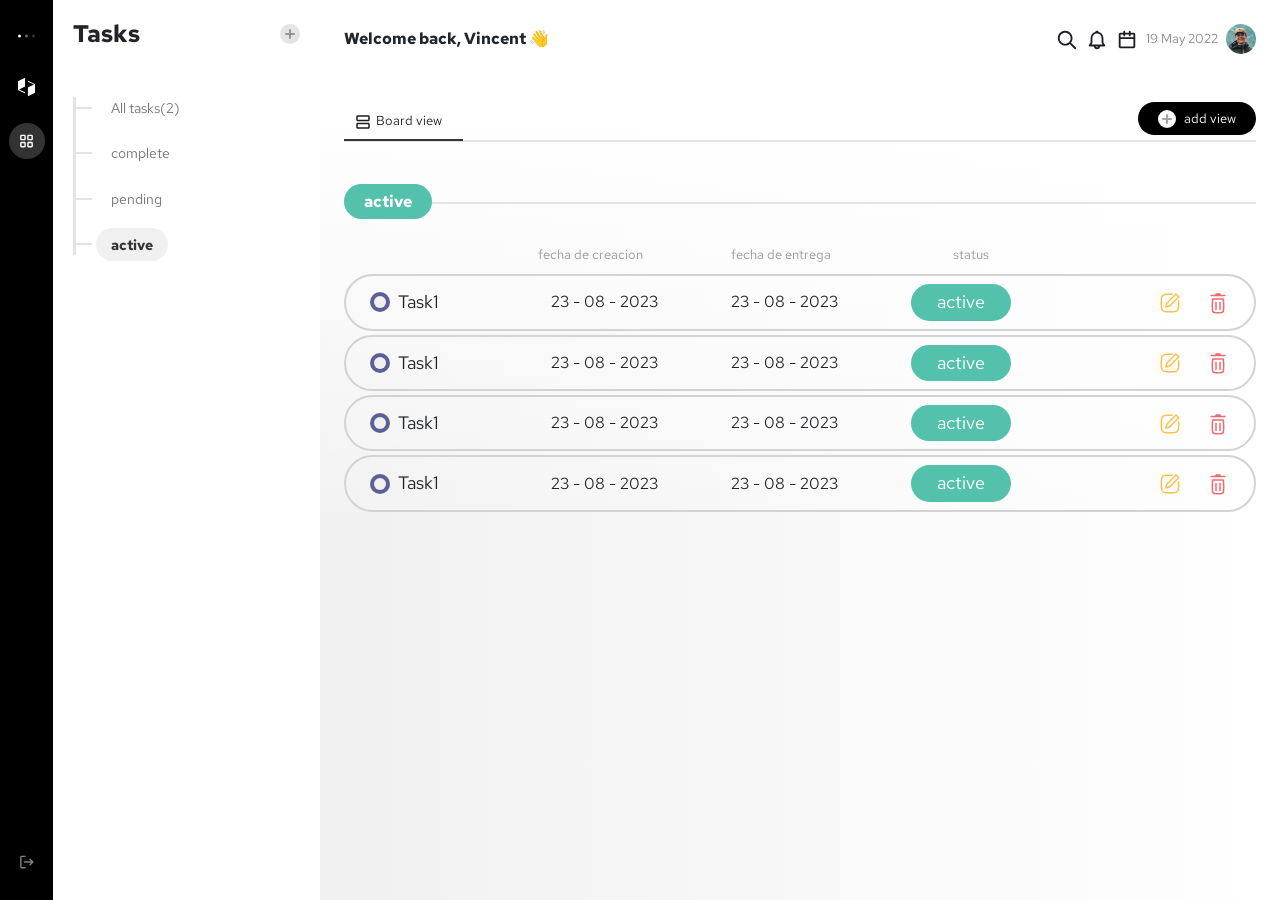
==== commit a8063f30: "errors are fixed" ====
--- a/active.html
+++ b/active.html
@@ -77,19 +77,19 @@
 
                                     <ul class="menu-items list-unstyled d-flex flex-column gap-4">
                                         <li class="menu-item">
-                                            <a class="active" href="./index.html">All tasks(2)</a>
+                                            <a href="./index.html">All tasks(2)</a>
                                         </li>
-
+                                        
                                         <li class="menu-item">
                                             <a href="./complete.html">complete</a>
                                         </li>
 
                                         <li class="menu-item">
-                                            <a href="./pening.html">pending</a>
+                                            <a href="./pending.html">pending</a>
                                         </li>
 
                                         <li class="menu-item">
-                                            <a href="./active.html">active</a>
+                                            <a class="active" href="./active.html">active</a>
                                         </li>
                                     </ul>
                                 </div>
@@ -171,19 +171,19 @@
                 
                                                     <ul class="menu-items list-unstyled d-flex flex-column gap-4">
                                                         <li class="menu-item">
-                                                            <a href="/index.html">All tasks(2)</a>
+                                                            <a href="./index.html">All tasks(2)</a>
                                                         </li>
                 
                                                         <li class="menu-item">
-                                                            <a href="/complete.html">complete</a>
+                                                            <a href="./complete.html">complete</a>
                                                         </li>
                 
                                                         <li class="menu-item">
-                                                            <a href="/pending.html">pending</a>
+                                                            <a href="./pending.html">pending</a>
                                                         </li>
                 
                                                         <li class="menu-item">
-                                                            <a class="active" href="/active.html">active</a>
+                                                            <a class="active" href="./active.html">active</a>
                                                         </li>
                                                     </ul>
                                                 </div>
@@ -272,7 +272,7 @@
                                     </div>
                                 </div>
 
-                                <div class="task-card mx-4">
+                                <div class="task-card mx-4 px-3 px-sm-4">
                                     <div class="row m-0 p-0 align-items-center g-3 g-sm-0">
                                         <div class="col-6 col-sm-2 order-1 order-sm-1">
                                             <div class="d-flex align-items-center gap-2">
@@ -339,7 +339,7 @@
                                     </div>
                                 </div>
 
-                                <div class="task-card mx-4">
+                                <div class="task-card mx-4 px-3 px-sm-4">
                                     <div class="row m-0 p-0 align-items-center g-3 g-sm-0">
                                         <div class="col-6 col-sm-2 order-1 order-sm-1">
                                             <div class="d-flex align-items-center gap-2">
@@ -406,7 +406,7 @@
                                     </div>
                                 </div>
 
-                                <div class="task-card mx-4">
+                                <div class="task-card mx-4 px-3 px-sm-4">
                                     <div class="row m-0 p-0 align-items-center g-3 g-sm-0">
                                         <div class="col-6 col-sm-2 order-1 order-sm-1">
                                             <div class="d-flex align-items-center gap-2">
@@ -473,7 +473,7 @@
                                     </div>
                                 </div>
 
-                                <div class="task-card mx-4">
+                                <div class="task-card mx-4 px-3 px-sm-4">
                                     <div class="row m-0 p-0 align-items-center g-3 g-sm-0">
                                         <div class="col-6 col-sm-2 order-1 order-sm-1">
                                             <div class="d-flex align-items-center gap-2">
@@ -559,17 +559,17 @@
                         <div class="d-flex flex-column gap-3">
                             <div class="d-grid">
                                 <label for="task_name">task name</label>
-                                <input id="task_name" class="bg-gray-100 border border-0 round rounded-2 py-1">
+                                <input id="task_name" class="bg-gray-100 border border-0 round rounded-2 py-1 px-2">
                             </div>
     
                             <div class="d-grid">
                                 <label for="start_time">start time</label>
-                                <input id="start_time" class="bg-gray-100 border border-0 round rounded-2 py-1">
+                                <input id="start_time" class="bg-gray-100 border border-0 round rounded-2 py-1 px-2">
                             </div>
     
                             <div class="d-grid">
                                 <label for="end_time">end time</label>
-                                <input id="end_time" class="bg-gray-100 border border-0 round rounded-2 py-1">
+                                <input id="end_time" class="bg-gray-100 border border-0 round rounded-2 py-1 px-2">
                             </div>
     
                             <div class="d-flex justify-content-end mt-4 gap-3">
@@ -615,17 +615,17 @@
                         <div class="d-flex flex-column gap-3">
                             <div class="d-grid">
                                 <label for="task_name">task name</label>
-                                <input id="task_name" class="bg-gray-100 border border-0 round rounded-2 py-1">
+                                <input id="task_name" class="bg-gray-100 border border-0 round rounded-2 py-1 px-2">
                             </div>
     
                             <div class="d-grid">
                                 <label for="start_time">start time</label>
-                                <input id="start_time" class="bg-gray-100 border border-0 round rounded-2 py-1">
+                                <input id="start_time" class="bg-gray-100 border border-0 round rounded-2 py-1 px-2">
                             </div>
     
                             <div class="d-grid">
                                 <label for="end_time">end time</label>
-                                <input id="end_time" class="bg-gray-100 border border-0 round rounded-2 py-1">
+                                <input id="end_time" class="bg-gray-100 border border-0 round rounded-2 py-1 px-2">
                             </div>
     
                             <div class="d-flex justify-content-end mt-4 gap-3">
--- a/assets/css/master.min.css
+++ b/assets/css/master.min.css
@@ -1 +1 @@
-.text-black{color:#000}.bg-black{background-color:#000}.text-white{color:#fff}.bg-white{background-color:#fff}.text-gray-100{color:#e1e1e1}.bg-gray-100{background-color:#e1e1e1}@font-face{font-family:"redhat";src:url("../../public/fonts/redhat/RedHatText-Regular.ttf") format("truetype");font-weight:400;unicode-range:U+0020-007F}@font-face{font-family:"redhat";src:url("../../public/fonts/redhat/RedHatText-Regular.ttf") format("truetype");font-weight:600;unicode-range:U+0020-007F}@font-face{font-family:"redhat";src:url("../../public/fonts/redhat/RedHatText-Bold.ttf") format("truetype");font-weight:700;unicode-range:U+0020-007F}@font-face{font-family:"pinnar";src:url("../../../public/fonts/pinnar/Pinar@editorclub.ttf");font-weight:900;unicode-range:U+0600-06FF,U+0750-077F,U+FB50-FDFF,U+FE70-FEFF}@font-face{font-family:"redhat";src:url("../../public/fonts/redhat/RedHatText-Regular.ttf") format("truetype");font-weight:400;unicode-range:U+0600-06FF,U+0750-077F,U+FB50-FDFF,U+FE70-FEFF}@font-face{font-family:"redhat";src:url("../../public/fonts/redhat/RedHatText-SemiBold.ttf") format("truetype");font-weight:600;unicode-range:U+0600-06FF,U+0750-077F,U+FB50-FDFF,U+FE70-FEFF}@font-face{font-family:"redhat";src:url("../../public/fonts/redhat/RedHatText-Bold.ttf") format("truetype");font-weight:700;unicode-range:U+0600-06FF,U+0750-077F,U+FB50-FDFF,U+FE70-FEFF}*,*::before,*::after{margin:0;padding:0;box-sizing:border-box;font-family:"redhat"}html,body{width:100%;height:100%}img{max-width:100%}a{text-decoration:none;color:inherit}ul,ol{list-style:none}h1{font-size:clamp(1rem,.5rem + 2vw,1.5rem)}button{all:unset;cursor:pointer}button :focus{border:none;box-shadow:none;outline:none}input:focus{border:none;box-shadow:none;outline:none}.main-container .sidebar-container{background-color:#fff;height:100vh}.main-container .sidebar-container .sidebar-navbar{background-color:#000;height:100vh;padding:20px}.main-container .sidebar-container .sidebar-navbar .svg-container{aspect-ratio:1;background-color:#000;border-radius:50%;padding:7px;display:flex;justify-content:center;align-items:center;cursor:pointer}.main-container .sidebar-container .sidebar-navbar .svg-container svg{width:17px}.main-container .sidebar-container .sidebar-navbar .svg-container:hover{background-color:#333}.main-container .sidebar-container .sidebar-navbar .active{background-color:#333}.main-container .sidebar-container .sidebar-menu{height:100%;background-color:#fff;padding:20px}.main-container .sidebar-container .sidebar-menu h1{margin:auto 0}.main-container .sidebar-container .sidebar-menu .plus-container{background-color:#e4e4e4;border-radius:50%;display:flex;align-items:center;justify-content:center;width:20px;height:20px;cursor:pointer}.main-container .sidebar-container .sidebar-menu .plus-container svg{width:20px}.main-container .sidebar-container .sidebar-menu .menu-items{border-left:3px solid #e4e4e4;color:#777;font-size:clamp(.8rem,.4rem + 2vw,.9rem)}.main-container .sidebar-container .sidebar-menu .menu-items .menu-item{position:relative;z-index:1}.main-container .sidebar-container .sidebar-menu .menu-items .menu-item a{margin:0 20px;padding:7px 15px;background-color:#fff;border-radius:30px}.main-container .sidebar-container .sidebar-menu .menu-items .menu-item a:hover{background-color:#f0f0f0;font-weight:700;color:#333}.main-container .sidebar-container .sidebar-menu .menu-items .menu-item a.active{background-color:#f0f0f0;font-weight:700;color:#333}.main-container .sidebar-container .sidebar-menu .menu-items .menu-item::before{content:"";position:absolute;left:0%;top:50%;transform:translate(0%, -50%);background-color:#e4e4e4;height:2px;width:7%;z-index:-1}.text-black{color:#000}.bg-black{background-color:#000}.text-white{color:#fff}.bg-white{background-color:#fff}.text-gray-100{color:#e1e1e1}.bg-gray-100{background-color:#e1e1e1}.main-container{background-image:linear-gradient(to right, rgb(197, 197, 197) -200%, white 100%);width:100%;height:100%;min-width:250px}@media(max-width: 576px){.main-container{height:-moz-fit-content;height:fit-content}}.main-container .tasks-section{height:100%}.main-container .tasks-section .tasks-header{background-color:#fff;font-size:clamp(.8rem,.3rem + 2vw,1rem)}.main-container .tasks-section .tasks-header .date-container{color:#888;font-size:clamp(.6rem,.3rem + 2vw,.8rem)}.main-container .tasks-section .tasks-header .profile-container{max-width:30px;min-width:30px}.main-container .tasks-section .tasks-body{background-image:linear-gradient(to bottom, white 7%, transparent 113%)}.main-container .tasks-section .tasks-body .add-task{border-bottom:2px solid #e4e4e4;position:relative}.main-container .tasks-section .tasks-body .add-task .view-container{width:-moz-fit-content;width:fit-content;padding:5px 10px;cursor:pointer;font-size:clamp(.6rem,.3rem + 2vw,.8rem)}.main-container .tasks-section .tasks-body .add-task .view-container::before{content:"";width:13%;height:2px;background-color:#333;position:absolute;bottom:-1px;left:0}.main-container .tasks-section .tasks-body .add-task .button-contianer{background-color:#000;color:#fff;border-radius:30px;padding:7px 20px;margin-bottom:5px;font-size:clamp(.6rem,.3rem + 2vw,.8rem)}.main-container .tasks-section .tasks-body .add-task .button-contianer .plus-container{background-color:#fff;border-radius:50%;display:flex;align-items:center;justify-content:center;width:18px;aspect-ratio:1;cursor:pointer}.main-container .tasks-section .tasks-body .add-task .button-contianer .plus-container svg{width:10px}.main-container .tasks-section .tasks-body .tasks-body-header{position:relative;z-index:1}.main-container .tasks-section .tasks-body .tasks-body-header::after{content:"";position:absolute;top:50%;right:0%;height:2px;width:100%;background-color:#e4e4e4;z-index:-1}.main-container .tasks-section .tasks-body .tasks-body-header .active-task{background-color:#54c1ad;color:#fff;font-weight:bold;border-radius:30px;padding:7px 20px}.main-container .tasks-section .tasks-body .tasks-body-header .complete-task{background-color:#f06a6d;color:#fff;font-weight:bold;border-radius:30px;padding:7px 20px}.main-container .tasks-section .tasks-body .tasks-body-header .pending-task{background-color:#fdbf46;color:#fff;font-weight:bold;border-radius:30px;padding:7px 20px}.main-container .tasks-section .tasks-body .task-list .header{color:#999}.main-container .tasks-section .tasks-body .task-list .header span{font-size:clamp(.5rem,.3rem + 1vw,.8rem);width:-moz-max-content;width:max-content}.main-container .tasks-section .tasks-body .task-list .task-card{border:2px solid #d3d3d3;border-radius:30px;padding:8px;margin:auto 0}.main-container .tasks-section .tasks-body .task-list .task-card .circle-box{background-color:#5b6097;border-radius:50%;width:20px;aspect-ratio:1;z-index:1;position:relative}.main-container .tasks-section .tasks-body .task-list .task-card .circle-box::before{content:"";z-index:-1;border-radius:50%;background-color:#f0f0f0;position:absolute;left:4px;top:4px;right:4px;bottom:4px}.main-container .tasks-section .tasks-body .task-list .task-card .active-task{background-color:#54c1ad;width:100px;padding:5px 0px;border-radius:30px;color:#fff}.main-container .tasks-section .tasks-body .task-list .task-card .pending-task{background-color:#fdbf46;width:100px;padding:5px 0px;border-radius:30px;color:#fff}.main-container .tasks-section .tasks-body .task-list .task-card .complete-task{background-color:#f06a6d;width:100px;padding:5px 0px;border-radius:30px;color:#fff}.main-container .tasks-section .tasks-body .task-list .task-card span{font-size:clamp(.6rem,.3rem + 1vw,1rem)}.main-container .tasks-section .tasks-body .task-list .task-card p{font-size:clamp(.6rem,.3rem + 1.5vw,1.1rem)}.sidebar-container{background-color:#fff;height:100vh}.sidebar-container .sidebar-navbar{background-color:#000;height:100vh;padding:20px}.sidebar-container .sidebar-navbar .svg-container{aspect-ratio:1;background-color:#000;border-radius:50%;padding:7px;display:flex;justify-content:center;align-items:center;cursor:pointer}.sidebar-container .sidebar-navbar .svg-container svg{width:17px}.sidebar-container .sidebar-navbar .svg-container:hover{background-color:#333}.sidebar-container .sidebar-navbar .active{background-color:#333}.sidebar-container .sidebar-menu{height:100%;background-color:#fff;padding:20px}.sidebar-container .sidebar-menu h1{margin:auto 0}.sidebar-container .sidebar-menu .plus-container{background-color:#e4e4e4;border-radius:50%;display:flex;align-items:center;justify-content:center;width:20px;height:20px;cursor:pointer}.sidebar-container .sidebar-menu .plus-container svg{width:20px}.sidebar-container .sidebar-menu .menu-items{border-left:3px solid #e4e4e4;color:#777;font-size:clamp(.8rem,.4rem + 2vw,.9rem)}.sidebar-container .sidebar-menu .menu-items .menu-item{position:relative;z-index:1}.sidebar-container .sidebar-menu .menu-items .menu-item a{margin:0 20px;padding:7px 15px;background-color:#fff;border-radius:30px}.sidebar-container .sidebar-menu .menu-items .menu-item a:hover{background-color:#f0f0f0;font-weight:700;color:#333}.sidebar-container .sidebar-menu .menu-items .menu-item .active{background-color:#f0f0f0;font-weight:700;color:#333}.sidebar-container .sidebar-menu .menu-items .menu-item::before{content:"";position:absolute;left:0%;top:50%;transform:translate(0%, -50%);background-color:#e4e4e4;height:2px;width:7%;z-index:-1}/*# sourceMappingURL=master.min.css.map */+.text-black{color:#000}.bg-black{background-color:#000}.text-white{color:#fff}.bg-white{background-color:#fff}.text-gray-100{color:#e1e1e1}.bg-gray-100{background-color:#e1e1e1}@font-face{font-family:"redhat";src:url("../../public/fonts/redhat/RedHatText-Regular.ttf") format("truetype");font-weight:400;unicode-range:U+0020-007F}@font-face{font-family:"redhat";src:url("../../public/fonts/redhat/RedHatText-Regular.ttf") format("truetype");font-weight:600;unicode-range:U+0020-007F}@font-face{font-family:"redhat";src:url("../../public/fonts/redhat/RedHatText-Bold.ttf") format("truetype");font-weight:700;unicode-range:U+0020-007F}@font-face{font-family:"pinnar";src:url("../../../public/fonts/pinnar/Pinar@editorclub.ttf");font-weight:900;unicode-range:U+0600-06FF,U+0750-077F,U+FB50-FDFF,U+FE70-FEFF}@font-face{font-family:"redhat";src:url("../../public/fonts/redhat/RedHatText-Regular.ttf") format("truetype");font-weight:400;unicode-range:U+0600-06FF,U+0750-077F,U+FB50-FDFF,U+FE70-FEFF}@font-face{font-family:"redhat";src:url("../../public/fonts/redhat/RedHatText-SemiBold.ttf") format("truetype");font-weight:600;unicode-range:U+0600-06FF,U+0750-077F,U+FB50-FDFF,U+FE70-FEFF}@font-face{font-family:"redhat";src:url("../../public/fonts/redhat/RedHatText-Bold.ttf") format("truetype");font-weight:700;unicode-range:U+0600-06FF,U+0750-077F,U+FB50-FDFF,U+FE70-FEFF}*,*::before,*::after{margin:0;padding:0;box-sizing:border-box;font-family:"redhat"}html,body{width:100%;height:100%}img{max-width:100%}a{text-decoration:none;color:inherit}ul,ol{list-style:none}h1{font-size:clamp(1rem,.5rem + 2vw,1.5rem)}button{all:unset;cursor:pointer}button :focus{border:none;box-shadow:none;outline:none}input:focus{border:none;box-shadow:none;outline:none}.main-container .sidebar-container{background-color:#fff;height:100vh}.main-container .sidebar-container .sidebar-navbar{background-color:#000;height:100vh;padding:20px}.main-container .sidebar-container .sidebar-navbar .svg-container{aspect-ratio:1;background-color:#000;border-radius:50%;padding:7px;display:flex;justify-content:center;align-items:center;cursor:pointer}.main-container .sidebar-container .sidebar-navbar .svg-container svg{width:17px}.main-container .sidebar-container .sidebar-navbar .svg-container:hover{background-color:#333}.main-container .sidebar-container .sidebar-navbar .active{background-color:#333}.main-container .sidebar-container .sidebar-menu{height:100%;background-color:#fff;padding:20px}.main-container .sidebar-container .sidebar-menu h1{margin:auto 0}.main-container .sidebar-container .sidebar-menu .plus-container{background-color:#e4e4e4;border-radius:50%;display:flex;align-items:center;justify-content:center;width:20px;height:20px;cursor:pointer}.main-container .sidebar-container .sidebar-menu .plus-container svg{width:20px}.main-container .sidebar-container .sidebar-menu .menu-items{border-left:3px solid #e4e4e4;color:#777;font-size:clamp(.8rem,.4rem + 2vw,.9rem)}.main-container .sidebar-container .sidebar-menu .menu-items .menu-item{position:relative;z-index:1}.main-container .sidebar-container .sidebar-menu .menu-items .menu-item a{margin:0 20px;padding:7px 15px;background-color:#fff;border-radius:30px}.main-container .sidebar-container .sidebar-menu .menu-items .menu-item a:hover{background-color:#f0f0f0;font-weight:700;color:#333}.main-container .sidebar-container .sidebar-menu .menu-items .menu-item a.active{background-color:#f0f0f0;font-weight:700;color:#333}.main-container .sidebar-container .sidebar-menu .menu-items .menu-item::before{content:"";position:absolute;left:0%;top:50%;transform:translate(0%, -50%);background-color:#e4e4e4;height:2px;width:7%;z-index:-1}.text-black{color:#000}.bg-black{background-color:#000}.text-white{color:#fff}.bg-white{background-color:#fff}.text-gray-100{color:#e1e1e1}.bg-gray-100{background-color:#e1e1e1}.main-container{background-image:linear-gradient(to right, rgb(197, 197, 197) -200%, white 100%);width:100%;height:100%;min-width:250px}@media(max-width: 576px){.main-container{height:-moz-fit-content;height:fit-content}}.main-container .tasks-section{height:100%}.main-container .tasks-section .tasks-header{background-color:#fff;font-size:clamp(.8rem,.3rem + 2vw,1rem)}.main-container .tasks-section .tasks-header .date-container{color:#888;font-size:clamp(.6rem,.3rem + 2vw,.8rem)}.main-container .tasks-section .tasks-header .profile-container{max-width:30px;min-width:30px}.main-container .tasks-section .tasks-body{background-image:linear-gradient(to bottom, white 7%, transparent 113%)}.main-container .tasks-section .tasks-body .add-task{border-bottom:2px solid #e4e4e4;position:relative}.main-container .tasks-section .tasks-body .add-task .view-container{width:-moz-fit-content;width:fit-content;padding:5px 10px;cursor:pointer;font-size:clamp(.6rem,.3rem + 2vw,.8rem)}.main-container .tasks-section .tasks-body .add-task .view-container::before{content:"";width:13%;height:2px;background-color:#333;position:absolute;bottom:-1px;left:0}.main-container .tasks-section .tasks-body .add-task .button-contianer{background-color:#000;color:#fff;border-radius:30px;padding:7px 20px;margin-bottom:5px;font-size:clamp(.6rem,.3rem + 2vw,.8rem)}.main-container .tasks-section .tasks-body .add-task .button-contianer .plus-container{background-color:#fff;border-radius:50%;display:flex;align-items:center;justify-content:center;width:18px;aspect-ratio:1;cursor:pointer}.main-container .tasks-section .tasks-body .add-task .button-contianer .plus-container svg{width:10px}.main-container .tasks-section .tasks-body .tasks-body-header{position:relative;z-index:1}.main-container .tasks-section .tasks-body .tasks-body-header::after{content:"";position:absolute;top:50%;right:0%;height:2px;width:100%;background-color:#e4e4e4;z-index:-1}.main-container .tasks-section .tasks-body .tasks-body-header .active-task{background-color:#54c1ad;color:#fff;font-weight:bold;border-radius:30px;padding:7px 20px}.main-container .tasks-section .tasks-body .tasks-body-header .complete-task{background-color:#f06a6d;color:#fff;font-weight:bold;border-radius:30px;padding:7px 20px}.main-container .tasks-section .tasks-body .tasks-body-header .pending-task{background-color:#fdbf46;color:#fff;font-weight:bold;border-radius:30px;padding:7px 20px}.main-container .tasks-section .tasks-body .task-list .header{color:#999}.main-container .tasks-section .tasks-body .task-list .header span{font-size:clamp(.5rem,.3rem + 1vw,.8rem);width:-moz-max-content;width:max-content}.main-container .tasks-section .tasks-body .task-list .task-card{border:2px solid #d3d3d3;border-radius:30px;padding:8px;margin:auto 0;min-width:230px}.main-container .tasks-section .tasks-body .task-list .task-card .circle-box{background-color:#5b6097;border-radius:50%;width:20px;aspect-ratio:1;z-index:1;position:relative}.main-container .tasks-section .tasks-body .task-list .task-card .circle-box::before{content:"";z-index:-1;border-radius:50%;background-color:#f0f0f0;position:absolute;left:4px;top:4px;right:4px;bottom:4px}.main-container .tasks-section .tasks-body .task-list .task-card .active-task{background-color:#54c1ad;width:100px;padding:5px 0px;border-radius:30px;color:#fff}.main-container .tasks-section .tasks-body .task-list .task-card .pending-task{background-color:#fdbf46;width:100px;padding:5px 0px;border-radius:30px;color:#fff}.main-container .tasks-section .tasks-body .task-list .task-card .complete-task{background-color:#f06a6d;width:100px;padding:5px 0px;border-radius:30px;color:#fff}.main-container .tasks-section .tasks-body .task-list .task-card span{font-size:clamp(.6rem,.3rem + 1vw,1rem)}.main-container .tasks-section .tasks-body .task-list .task-card p{font-size:clamp(.6rem,.3rem + 1.5vw,1.1rem)}.sidebar-container{background-color:#fff;height:100vh}.sidebar-container .sidebar-navbar{background-color:#000;height:100vh;padding:20px}.sidebar-container .sidebar-navbar .svg-container{aspect-ratio:1;background-color:#000;border-radius:50%;padding:7px;display:flex;justify-content:center;align-items:center;cursor:pointer}.sidebar-container .sidebar-navbar .svg-container svg{width:17px}.sidebar-container .sidebar-navbar .svg-container:hover{background-color:#333}.sidebar-container .sidebar-navbar .active{background-color:#333}.sidebar-container .sidebar-menu{height:100%;background-color:#fff;padding:20px}.sidebar-container .sidebar-menu h1{margin:auto 0}.sidebar-container .sidebar-menu .plus-container{background-color:#e4e4e4;border-radius:50%;display:flex;align-items:center;justify-content:center;width:20px;height:20px;cursor:pointer}.sidebar-container .sidebar-menu .plus-container svg{width:20px}.sidebar-container .sidebar-menu .menu-items{border-left:3px solid #e4e4e4;color:#777;font-size:clamp(.8rem,.4rem + 2vw,.9rem)}.sidebar-container .sidebar-menu .menu-items .menu-item{position:relative;z-index:1}.sidebar-container .sidebar-menu .menu-items .menu-item a{margin:0 20px;padding:7px 15px;background-color:#fff;border-radius:30px}.sidebar-container .sidebar-menu .menu-items .menu-item a:hover{background-color:#f0f0f0;font-weight:700;color:#333}.sidebar-container .sidebar-menu .menu-items .menu-item a.active{background-color:#f0f0f0;font-weight:700;color:#333}.sidebar-container .sidebar-menu .menu-items .menu-item::before{content:"";position:absolute;left:0%;top:50%;transform:translate(0%, -50%);background-color:#e4e4e4;height:2px;width:7%;z-index:-1}/*# sourceMappingURL=master.min.css.map */
